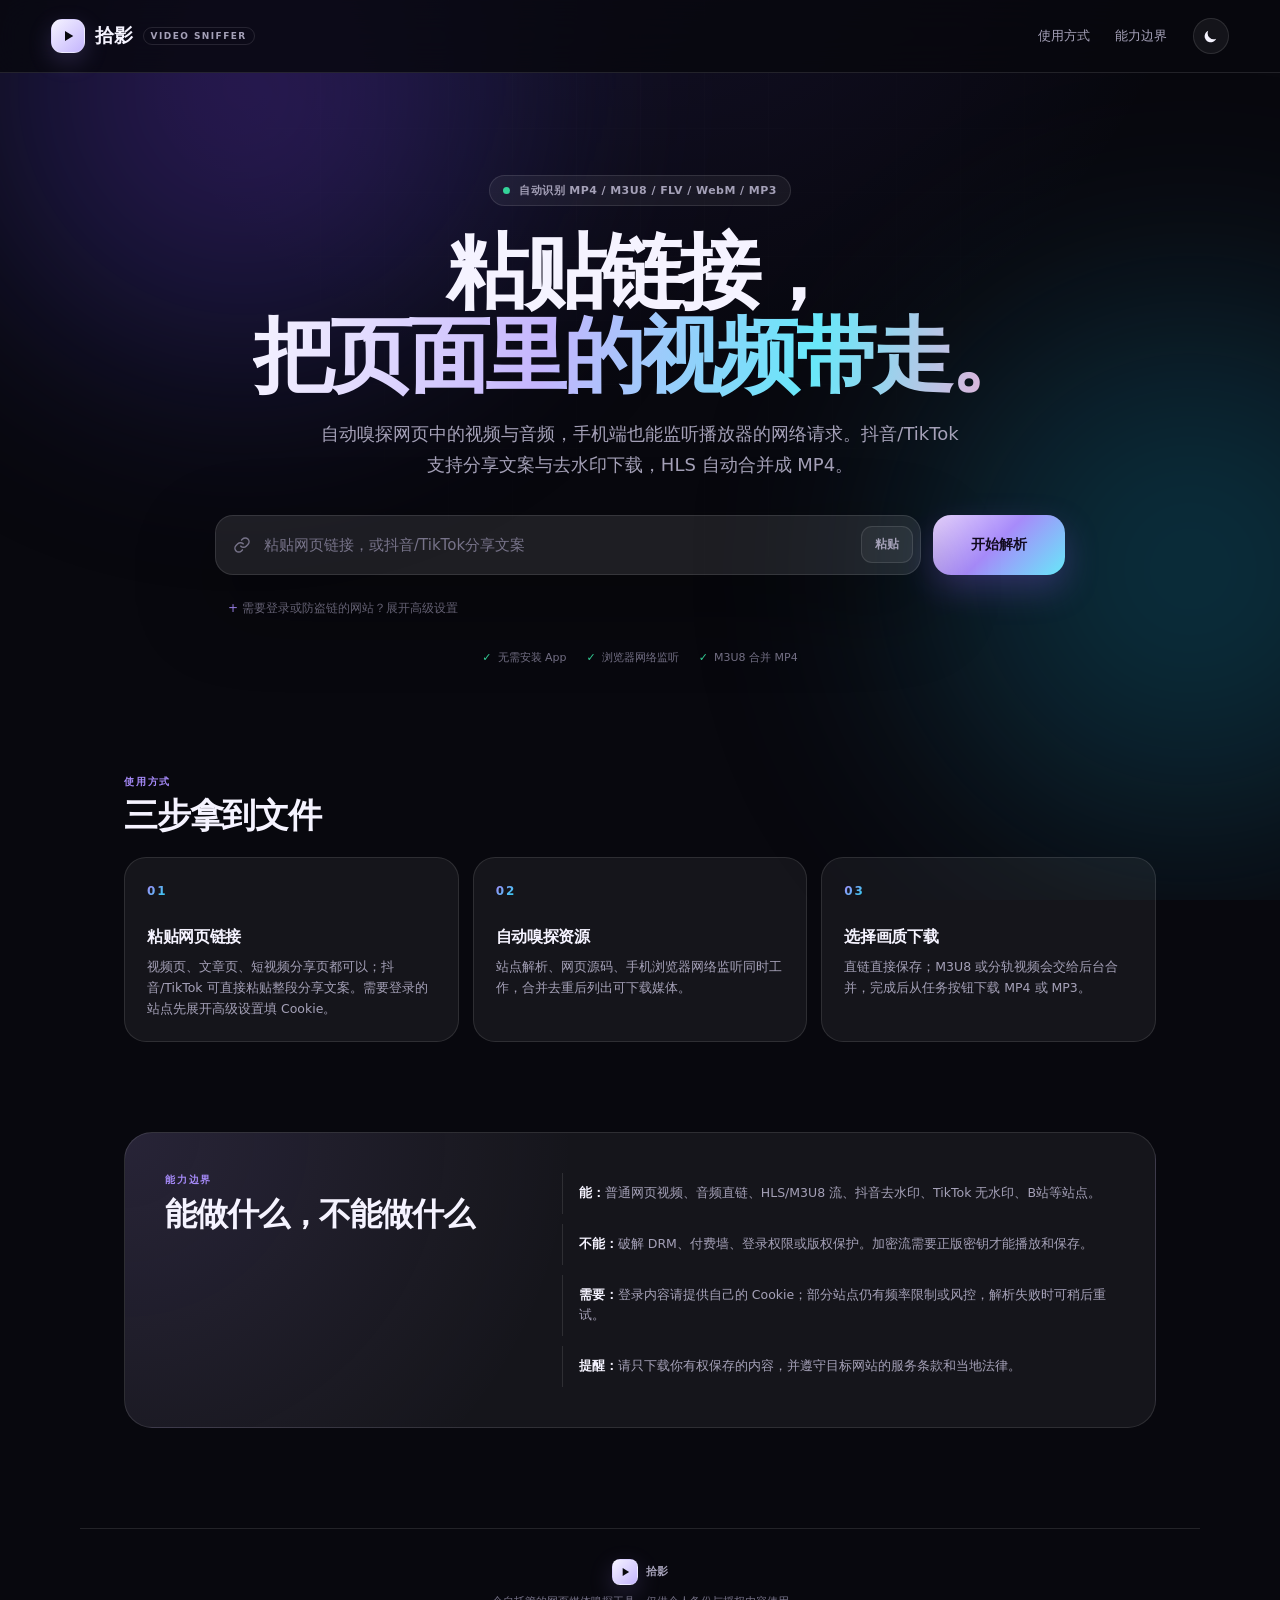
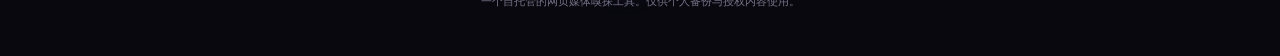
==== static/index.html @ 7898a5d1 "初始提交：网页视频嗅探下载站，支持抖音/TikTok去水印" ====
<!doctype html>
<html lang="zh-CN">
<head>
  <meta charset="utf-8">
  <meta name="viewport" content="width=device-width, initial-scale=1, viewport-fit=cover">
  <meta name="theme-color" content="#08080e">
  <meta name="description" content="粘贴网页链接或抖音/TikTok分享文案，自动嗅探页面中的视频和音频，支持 MP4、M3U8、FLV、WebM、MP3 等格式。">
  <title>拾影 · 网页视频嗅探下载</title>
  <link rel="stylesheet" href="/static/styles.css">
</head>
<body>
  <div class="backdrop" aria-hidden="true">
    <div class="aurora aurora-a"></div>
    <div class="aurora aurora-b"></div>
    <div class="grid-lines"></div>
  </div>

  <header class="topbar">
    <a class="brand" href="/" aria-label="拾影首页">
      <span class="brand-mark">
        <svg viewBox="0 0 24 24" aria-hidden="true"><path d="M8 5.2v13.6L19 12 8 5.2Z" fill="currentColor"/></svg>
      </span>
      <span class="brand-name">拾影</span>
      <span class="brand-tag">VIDEO SNIFFER</span>
    </a>
    <nav class="topnav">
      <a href="#how">使用方式</a>
      <a href="#limits">能力边界</a>
      <button id="theme-btn" class="icon-btn" type="button" aria-label="切换主题" title="切换主题">
        <svg class="icon-moon" viewBox="0 0 24 24" aria-hidden="true"><path d="M20 15.2A8.5 8.5 0 0 1 8.8 4 8.5 8.5 0 1 0 20 15.2Z" fill="currentColor"/></svg>
        <svg class="icon-sun" viewBox="0 0 24 24" aria-hidden="true"><circle cx="12" cy="12" r="4" fill="currentColor"/><path d="M12 2v2M12 20v2M2 12h2M20 12h2M4.9 4.9l1.4 1.4M17.7 17.7l1.4 1.4M19.1 4.9l-1.4 1.4M6.3 17.7l-1.4 1.4" stroke="currentColor" stroke-width="1.8" stroke-linecap="round"/></svg>
      </button>
    </nav>
  </header>

  <main>
    <section class="hero">
      <div class="eyebrow"><span class="pulse-dot"></span> 自动识别 MP4 / M3U8 / FLV / WebM / MP3</div>
      <h1>粘贴链接，<br><span class="gradient-text">把页面里的视频带走。</span></h1>
      <p class="lede">自动嗅探网页中的视频与音频，手机端也能监听播放器的网络请求。抖音/TikTok 支持分享文案与去水印下载，HLS 自动合并成 MP4。</p>

      <form id="parse-form" class="search-form" novalidate>
        <div class="input-wrap">
          <svg class="input-icon" viewBox="0 0 24 24" aria-hidden="true"><path d="M10.6 13.4a4.5 4.5 0 0 0 6.4 0l2.1-2.1a4.5 4.5 0 0 0-6.4-6.4l-1.2 1.2M13.4 10.6a4.5 4.5 0 0 0-6.4 0l-2.1 2.1a4.5 4.5 0 0 0 6.4 6.4l1.2-1.2" fill="none" stroke="currentColor" stroke-width="1.8" stroke-linecap="round"/></svg>
          <input id="url-input" type="text" inputmode="url" autocomplete="off" autocapitalize="off" spellcheck="false" placeholder="粘贴网页链接，或抖音/TikTok分享文案" aria-label="网页链接或分享文案" required>
          <button id="paste-btn" class="paste-btn" type="button">粘贴</button>
        </div>
        <button id="parse-btn" class="parse-btn" type="submit">
          <span class="btn-label">开始解析</span>
          <span class="spinner" hidden></span>
        </button>
      </form>

      <details class="advanced">
        <summary>需要登录或防盗链的网站？展开高级设置</summary>
        <div class="advanced-grid">
          <label>
            <span>Cookie</span>
            <textarea id="cookie-input" rows="3" placeholder="从浏览器开发者工具复制 Cookie，例如：SESSDATA=...; bili_jct=..." spellcheck="false"></textarea>
            <small>只随本次请求发送，不写入服务器磁盘。</small>
          </label>
          <label>
            <span>Referer <em>可选</em></span>
            <input id="referer-input" type="url" placeholder="https://www.example.com/" spellcheck="false">
            <small>部分站点的媒体地址会校验来源页。</small>
          </label>
        </div>
      </details>

      <div id="status-panel" class="status-panel" hidden>
        <span class="status-dot"></span>
        <span id="status-text">正在准备…</span>
      </div>

      <div class="hero-meta">
        <span>无需安装 App</span>
        <span>浏览器网络监听</span>
        <span>M3U8 合并 MP4</span>
      </div>
    </section>

    <section id="results" class="results" hidden aria-live="polite">
      <div class="section-head">
        <div class="result-heading">
          <p class="kicker">解析结果</p>
          <h2 id="result-title">已发现媒体</h2>
          <p id="result-sub" class="muted"></p>
        </div>
        <div id="engine-chips" class="engine-chips"></div>
      </div>
      <div id="result-grid" class="result-grid"></div>
      <details id="warnings" class="warnings" hidden>
        <summary>解析提示 <span id="warning-count"></span></summary>
        <ul id="warning-list"></ul>
      </details>
    </section>

    <section id="history" class="history" hidden>
      <div class="section-head compact">
        <div>
          <p class="kicker">最近解析</p>
          <h2>继续看看</h2>
        </div>
        <button id="clear-history" class="text-btn" type="button">清空</button>
      </div>
      <div id="history-list" class="history-list"></div>
    </section>

    <section id="how" class="steps">
      <div class="section-head compact">
        <div>
          <p class="kicker">使用方式</p>
          <h2>三步拿到文件</h2>
        </div>
      </div>
      <div class="step-grid">
        <article class="step-card">
          <span class="step-no">01</span>
          <h3>粘贴网页链接</h3>
          <p>视频页、文章页、短视频分享页都可以；抖音/TikTok 可直接粘贴整段分享文案。需要登录的站点先展开高级设置填 Cookie。</p>
        </article>
        <article class="step-card">
          <span class="step-no">02</span>
          <h3>自动嗅探资源</h3>
          <p>站点解析、网页源码、手机浏览器网络监听同时工作，合并去重后列出可下载媒体。</p>
        </article>
        <article class="step-card">
          <span class="step-no">03</span>
          <h3>选择画质下载</h3>
          <p>直链直接保存；M3U8 或分轨视频会交给后台合并，完成后从任务按钮下载 MP4 或 MP3。</p>
        </article>
      </div>
    </section>

    <section id="limits" class="limits">
      <div class="limit-card">
        <div>
          <p class="kicker">能力边界</p>
          <h2>能做什么，不能做什么</h2>
        </div>
        <ul class="limit-list">
          <li><strong>能：</strong>普通网页视频、音频直链、HLS/M3U8 流、抖音去水印、TikTok 无水印、B站等站点。</li>
          <li><strong>不能：</strong>破解 DRM、付费墙、登录权限或版权保护。加密流需要正版密钥才能播放和保存。</li>
          <li><strong>需要：</strong>登录内容请提供自己的 Cookie；部分站点仍有频率限制或风控，解析失败时可稍后重试。</li>
          <li><strong>提醒：</strong>请只下载你有权保存的内容，并遵守目标网站的服务条款和当地法律。</li>
        </ul>
      </div>
    </section>
  </main>

  <footer>
    <div class="footer-brand"><span class="brand-mark small"><svg viewBox="0 0 24 24" aria-hidden="true"><path d="M8 5.2v13.6L19 12 8 5.2Z" fill="currentColor"/></svg></span> 拾影</div>
    <p>一个自托管的网页媒体嗅探工具。仅供个人备份与授权内容使用。</p>
  </footer>

  <template id="card-template">
    <article class="media-card">
      <div class="thumb">
        <img alt="" loading="lazy">
        <div class="thumb-fallback" aria-hidden="true">
          <svg viewBox="0 0 24 24"><path d="M8 5.2v13.6L19 12 8 5.2Z" fill="currentColor"/></svg>
        </div>
        <span class="kind-badge"></span>
        <span class="duration-badge"></span>
      </div>
      <div class="card-body">
        <h3 class="card-title"></h3>
        <div class="card-meta"></div>
        <p class="card-note" hidden></p>
        <div class="card-actions">
          <button class="download-btn" type="button">
            <svg viewBox="0 0 24 24" aria-hidden="true"><path d="M12 3v11m0 0 4-4m-4 4-4-4M5 17v2.2c0 .4.4.8.8.8h12.4c.4 0 .8-.4.8-.8V17" fill="none" stroke="currentColor" stroke-width="1.8" stroke-linecap="round" stroke-linejoin="round"/></svg>
            <span class="download-label">下载文件</span>
          </button>
          <button class="copy-btn" type="button">复制链接</button>
        </div>
        <div class="job-progress" hidden>
          <div class="bar"><i></i></div>
          <span class="job-text">准备下载…</span>
        </div>
        <a class="job-file" hidden>文件已生成，点此下载</a>
      </div>
    </article>
  </template>

  <div id="toast" class="toast" role="status" aria-live="polite"></div>
  <script src="/static/app.js" defer></script>
</body>
</html>
---- static/styles.css ----
:root {
  color-scheme: dark;
  --bg: #08080e;
  --bg-soft: #0e0e16;
  --panel: rgba(255, 255, 255, 0.055);
  --panel-strong: rgba(255, 255, 255, 0.09);
  --border: rgba(255, 255, 255, 0.11);
  --border-strong: rgba(255, 255, 255, 0.2);
  --text: #f5f3ff;
  --muted: #a5a1b8;
  --muted-2: #777389;
  --accent: #a78bfa;
  --accent-2: #22d3ee;
  --accent-3: #f472b6;
  --green: #34d399;
  --warn: #fbbf24;
  --danger: #fb7185;
  --shadow: 0 30px 80px rgba(0, 0, 0, 0.4);
  --radius: 22px;
  --radius-sm: 14px;
  --font: "Inter", "SF Pro Display", "PingFang SC", "Microsoft YaHei", system-ui, -apple-system, sans-serif;
}

body[data-theme="light"] {
  color-scheme: light;
  --bg: #f6f4fb;
  --bg-soft: #ffffff;
  --panel: rgba(255, 255, 255, 0.72);
  --panel-strong: rgba(255, 255, 255, 0.92);
  --border: rgba(35, 24, 70, 0.1);
  --border-strong: rgba(35, 24, 70, 0.2);
  --text: #171223;
  --muted: #6b647d;
  --muted-2: #918aa1;
  --shadow: 0 30px 80px rgba(56, 35, 110, 0.14);
}

* { box-sizing: border-box; }

html { scroll-behavior: smooth; }

body {
  margin: 0;
  min-height: 100vh;
  overflow-x: hidden;
  background: var(--bg);
  color: var(--text);
  font-family: var(--font);
  -webkit-font-smoothing: antialiased;
  text-rendering: optimizeLegibility;
}

button, input, textarea { font: inherit; }
button { color: inherit; }
a { color: inherit; }
[hidden] { display: none !important; }

::selection { background: rgba(167, 139, 250, 0.35); }

.backdrop {
  position: fixed;
  inset: 0;
  z-index: -1;
  overflow: hidden;
  pointer-events: none;
  background: radial-gradient(circle at 50% -20%, rgba(120, 88, 255, 0.12), transparent 46%);
}

.aurora {
  position: absolute;
  width: 58vw;
  height: 58vw;
  min-width: 420px;
  min-height: 420px;
  border-radius: 50%;
  filter: blur(90px);
  opacity: 0.34;
  animation: drift 18s ease-in-out infinite alternate;
}

.aurora-a {
  top: -22vw;
  left: -10vw;
  background: radial-gradient(circle, #7c3aed 0%, #312e81 45%, transparent 70%);
}

.aurora-b {
  top: 22vh;
  right: -22vw;
  background: radial-gradient(circle, #0891b2 0%, #164e63 42%, transparent 70%);
  animation-delay: -8s;
}

body[data-theme="light"] .aurora { opacity: 0.16; }

.grid-lines {
  position: absolute;
  inset: 0;
  opacity: 0.14;
  background-image:
    linear-gradient(rgba(255, 255, 255, 0.08) 1px, transparent 1px),
    linear-gradient(90deg, rgba(255, 255, 255, 0.08) 1px, transparent 1px);
  background-size: 64px 64px;
  mask-image: radial-gradient(ellipse at 50% 0%, black, transparent 68%);
}

body[data-theme="light"] .grid-lines {
  opacity: 0.35;
  background-image:
    linear-gradient(rgba(52, 38, 100, 0.08) 1px, transparent 1px),
    linear-gradient(90deg, rgba(52, 38, 100, 0.08) 1px, transparent 1px);
}

@keyframes drift {
  from { transform: translate3d(0, 0, 0) scale(1); }
  to { transform: translate3d(4vw, 3vh, 0) scale(1.08); }
}

.topbar {
  position: sticky;
  top: 0;
  z-index: 40;
  display: flex;
  align-items: center;
  justify-content: space-between;
  gap: 20px;
  width: 100%;
  padding: 18px clamp(18px, 4vw, 52px);
  border-bottom: 1px solid var(--border);
  background: var(--bg);
  background: color-mix(in srgb, var(--bg) 82%, transparent);
  backdrop-filter: blur(20px);
}

.brand {
  display: inline-flex;
  align-items: center;
  gap: 10px;
  text-decoration: none;
  letter-spacing: -0.02em;
}

.brand-mark {
  display: inline-grid;
  place-items: center;
  width: 34px;
  height: 34px;
  border: 1px solid var(--border-strong);
  border-radius: 11px;
  color: var(--bg);
  background: linear-gradient(135deg, #f5f3ff, #c4b5fd);
  box-shadow: 0 8px 24px rgba(167, 139, 250, 0.2);
}

.brand-mark svg { width: 18px; height: 18px; }
.brand-mark.small { width: 26px; height: 26px; border-radius: 8px; }
.brand-mark.small svg { width: 14px; height: 14px; }
.brand-name { font-size: 19px; font-weight: 750; }
.brand-tag {
  padding: 3px 7px;
  border: 1px solid var(--border);
  border-radius: 999px;
  color: var(--muted);
  font-size: 9px;
  font-weight: 700;
  letter-spacing: 0.16em;
}

.topnav { display: flex; align-items: center; gap: clamp(8px, 2vw, 26px); }
.topnav a {
  color: var(--muted);
  font-size: 13px;
  text-decoration: none;
  transition: color 0.2s ease;
}
.topnav a:hover { color: var(--text); }

.icon-btn {
  display: grid;
  place-items: center;
  width: 36px;
  height: 36px;
  border: 1px solid var(--border);
  border-radius: 50%;
  background: var(--panel);
  cursor: pointer;
  transition: background 0.2s ease, border-color 0.2s ease;
}
.icon-btn:hover { background: var(--panel-strong); border-color: var(--border-strong); }
.icon-btn svg { width: 17px; height: 17px; }
.icon-sun { display: none; }
body[data-theme="light"] .icon-moon { display: none; }
body[data-theme="light"] .icon-sun { display: block; }

main { width: min(1120px, 100%); margin: 0 auto; padding: 0 clamp(18px, 4vw, 44px) 80px; }

.hero { padding: clamp(46px, 8vw, 106px) 0 34px; text-align: center; }

.eyebrow {
  display: inline-flex;
  align-items: center;
  gap: 9px;
  padding: 7px 13px;
  border: 1px solid var(--border);
  border-radius: 999px;
  color: var(--muted);
  background: var(--panel);
  font-size: 11px;
  font-weight: 600;
  letter-spacing: 0.04em;
}

.pulse-dot {
  width: 7px;
  height: 7px;
  border-radius: 50%;
  background: var(--green);
  box-shadow: 0 0 0 0 rgba(52, 211, 153, 0.55);
  animation: pulse 2s infinite;
}

@keyframes pulse {
  0% { box-shadow: 0 0 0 0 rgba(52, 211, 153, 0.45); }
  70% { box-shadow: 0 0 0 8px rgba(52, 211, 153, 0); }
  100% { box-shadow: 0 0 0 0 rgba(52, 211, 153, 0); }
}

h1 {
  margin: 24px auto 20px;
  max-width: 900px;
  font-size: clamp(42px, 7.4vw, 82px);
  font-weight: 780;
  line-height: 1.02;
  letter-spacing: -0.055em;
}

.gradient-text {
  color: transparent;
  background: linear-gradient(100deg, #f5f3ff 0%, #c4b5fd 38%, #67e8f9 72%, #f9a8d4 100%);
  background-clip: text;
  -webkit-background-clip: text;
}

body[data-theme="light"] .gradient-text {
  background: linear-gradient(100deg, #2e1065 0%, #7c3aed 40%, #0891b2 72%, #db2777 100%);
  background-clip: text;
  -webkit-background-clip: text;
}

.lede {
  max-width: 660px;
  margin: 0 auto;
  color: var(--muted);
  font-size: clamp(15px, 1.7vw, 18px);
  line-height: 1.75;
}

.search-form {
  display: flex;
  gap: 12px;
  width: min(850px, 100%);
  margin: 34px auto 0;
}

.input-wrap {
  position: relative;
  display: flex;
  flex: 1;
  align-items: center;
  min-width: 0;
  padding: 7px 7px 7px 46px;
  border: 1px solid var(--border);
  border-radius: 18px;
  background: var(--panel-strong);
  box-shadow: var(--shadow);
  transition: border-color 0.2s ease, box-shadow 0.2s ease;
}

.input-wrap:focus-within {
  border-color: rgba(167, 139, 250, 0.6);
  box-shadow: 0 0 0 4px rgba(167, 139, 250, 0.12), var(--shadow);
}

.input-icon {
  position: absolute;
  left: 16px;
  width: 20px;
  height: 20px;
  color: var(--muted-2);
}

.input-wrap input {
  flex: 1;
  min-width: 0;
  height: 44px;
  border: 0;
  outline: 0;
  background: transparent;
  color: var(--text);
  font-size: 15px;
}
.input-wrap input::placeholder { color: var(--muted-2); }

.paste-btn {
  flex: none;
  padding: 9px 13px;
  border: 1px solid var(--border);
  border-radius: 11px;
  background: var(--panel);
  color: var(--muted);
  font-size: 12px;
  font-weight: 650;
  cursor: pointer;
  transition: 0.2s ease;
}
.paste-btn:hover { color: var(--text); border-color: var(--border-strong); }

.parse-btn {
  display: inline-flex;
  align-items: center;
  justify-content: center;
  gap: 9px;
  min-width: 132px;
  padding: 0 22px;
  border: 0;
  border-radius: 18px;
  color: #120b20;
  background: linear-gradient(135deg, #e9d5ff, #a78bfa 48%, #67e8f9);
  box-shadow: 0 14px 34px rgba(139, 92, 246, 0.28);
  font-size: 14px;
  font-weight: 750;
  cursor: pointer;
  transition: transform 0.2s ease, box-shadow 0.2s ease, opacity 0.2s ease;
}
.parse-btn:hover { transform: translateY(-1px); box-shadow: 0 18px 40px rgba(139, 92, 246, 0.36); }
.parse-btn:disabled { opacity: 0.6; cursor: wait; transform: none; }

.spinner {
  width: 15px;
  height: 15px;
  border: 2px solid rgba(18, 11, 32, 0.28);
  border-top-color: #120b20;
  border-radius: 50%;
  animation: spin 0.7s linear infinite;
}

@keyframes spin { to { transform: rotate(360deg); } }

.advanced {
  width: min(850px, 100%);
  margin: 14px auto 0;
  border: 1px solid transparent;
  border-radius: var(--radius-sm);
  text-align: left;
}
.advanced[open] { border-color: var(--border); background: var(--panel); }
.advanced summary {
  padding: 10px 12px;
  color: var(--muted-2);
  font-size: 12px;
  cursor: pointer;
  list-style: none;
}
.advanced summary::-webkit-details-marker { display: none; }
.advanced summary::before { content: "+ "; color: var(--accent); }
.advanced[open] summary::before { content: "− "; }
.advanced-grid {
  display: grid;
  grid-template-columns: 1.4fr 1fr;
  gap: 14px;
  padding: 4px 14px 16px;
}
.advanced label { display: grid; gap: 7px; color: var(--muted); font-size: 12px; }
.advanced label span { font-weight: 650; }
.advanced label em { color: var(--muted-2); font-style: normal; font-weight: 400; }
.advanced textarea, .advanced input {
  width: 100%;
  border: 1px solid var(--border);
  border-radius: 11px;
  outline: 0;
  background: rgba(0, 0, 0, 0.12);
  color: var(--text);
  font-size: 12px;
  line-height: 1.55;
  padding: 10px 11px;
  resize: vertical;
}
.advanced textarea:focus, .advanced input:focus { border-color: rgba(167, 139, 250, 0.5); }
.advanced small { color: var(--muted-2); font-size: 10.5px; line-height: 1.5; }

.status-panel {
  display: flex;
  align-items: center;
  justify-content: center;
  gap: 10px;
  width: min(850px, 100%);
  margin: 18px auto 0;
  padding: 12px 16px;
  border: 1px solid var(--border);
  border-radius: 14px;
  background: var(--panel);
  color: var(--muted);
  font-size: 13px;
  text-align: left;
}
.status-panel.error { border-color: rgba(251, 113, 133, 0.32); color: #fecdd3; background: rgba(251, 113, 133, 0.08); }
.status-dot {
  flex: none;
  width: 8px;
  height: 8px;
  border-radius: 50%;
  background: var(--accent);
  box-shadow: 0 0 14px var(--accent);
  animation: pulse 1.6s infinite;
}
.status-panel.error .status-dot { background: var(--danger); box-shadow: 0 0 14px var(--danger); animation: none; }

.hero-meta {
  display: flex;
  flex-wrap: wrap;
  justify-content: center;
  gap: 8px 20px;
  margin-top: 22px;
  color: var(--muted-2);
  font-size: 11px;
}
.hero-meta span::before { content: "✓"; margin-right: 6px; color: var(--green); }
.section-head {
  display: flex;
  align-items: flex-end;
  justify-content: space-between;
  gap: 18px;
  margin-bottom: 18px;
}
.section-head.compact { align-items: center; }
.section-head h2 { margin: 4px 0 0; font-size: clamp(22px, 3vw, 34px); letter-spacing: -0.035em; }
.kicker {
  margin: 0;
  color: var(--accent);
  font-size: 10px;
  font-weight: 750;
  letter-spacing: 0.18em;
  text-transform: uppercase;
}
.muted { margin: 8px 0 0; color: var(--muted); font-size: 13px; }

.results { padding: 26px 0 12px; scroll-margin-top: 92px; }
.result-heading { min-width: 0; }
.result-heading h2 { overflow-wrap: anywhere; }
.engine-chips { display: flex; flex-wrap: wrap; justify-content: flex-end; gap: 6px; }
.engine-chip {
  padding: 5px 9px;
  border: 1px solid var(--border);
  border-radius: 999px;
  color: var(--muted);
  background: var(--panel);
  font-size: 10px;
  white-space: nowrap;
}
.engine-chip.ok { color: #a7f3d0; border-color: rgba(52, 211, 153, 0.24); background: rgba(52, 211, 153, 0.07); }
.engine-chip.error { color: #fecdd3; border-color: rgba(251, 113, 133, 0.24); background: rgba(251, 113, 133, 0.07); }
.engine-chip.disabled { opacity: 0.55; }
body[data-theme="light"] .engine-chip.ok { color: #047857; }
body[data-theme="light"] .engine-chip.error { color: #be123c; }

.result-grid {
  display: grid;
  grid-template-columns: repeat(auto-fill, minmax(280px, 1fr));
  gap: 16px;
}

.media-card {
  display: flex;
  flex-direction: column;
  min-width: 0;
  overflow: hidden;
  border: 1px solid var(--border);
  border-radius: var(--radius);
  background: var(--panel);
  box-shadow: 0 18px 50px rgba(0, 0, 0, 0.14);
  transition: transform 0.22s ease, border-color 0.22s ease, background 0.22s ease;
}
.media-card:hover { transform: translateY(-3px); border-color: var(--border-strong); background: var(--panel-strong); }

.thumb {
  position: relative;
  aspect-ratio: 16 / 9;
  overflow: hidden;
  background:
    radial-gradient(circle at 20% 20%, rgba(167, 139, 250, 0.4), transparent 42%),
    radial-gradient(circle at 80% 80%, rgba(34, 211, 238, 0.25), transparent 46%),
    #14121f;
}
.thumb img { position: relative; z-index: 1; width: 100%; height: 100%; object-fit: cover; display: block; }
.thumb img:not([src]), .thumb img[src=""] { display: none; }
.thumb-fallback {
  position: absolute;
  z-index: 0;
  inset: 0;
  display: grid;
  place-items: center;
  color: rgba(255, 255, 255, 0.72);
}
.thumb-fallback svg { width: 42px; height: 42px; filter: drop-shadow(0 8px 24px rgba(0, 0, 0, 0.35)); }

.kind-badge, .duration-badge {
  position: absolute;
  z-index: 2;
  bottom: 10px;
  padding: 4px 8px;
  border: 1px solid rgba(255, 255, 255, 0.18);
  border-radius: 7px;
  color: #fff;
  background: rgba(8, 8, 14, 0.72);
  backdrop-filter: blur(8px);
  font-size: 10px;
  font-weight: 700;
  letter-spacing: 0.03em;
}
.kind-badge { left: 10px; }
.kind-badge.audio { color: #cffafe; border-color: rgba(34, 211, 238, 0.35); }
.kind-badge.hls { color: #fef3c7; border-color: rgba(251, 191, 36, 0.35); }
.duration-badge { right: 10px; display: none; font-weight: 600; }
.duration-badge.show { display: block; }

.card-body { display: flex; flex: 1; flex-direction: column; gap: 9px; padding: 15px; }
.card-title {
  display: -webkit-box;
  margin: 0;
  overflow: hidden;
  font-size: 14.5px;
  font-weight: 690;
  line-height: 1.45;
  letter-spacing: -0.015em;
  overflow-wrap: anywhere;
  -webkit-box-orient: vertical;
  -webkit-line-clamp: 2;
}
.card-meta { display: flex; flex-wrap: wrap; gap: 5px; }
.meta-chip {
  padding: 3px 7px;
  border: 1px solid var(--border);
  border-radius: 6px;
  color: var(--muted);
  background: rgba(255, 255, 255, 0.025);
  font-size: 10px;
  line-height: 1.4;
}
.meta-chip.quality { color: var(--text); border-color: rgba(167, 139, 250, 0.28); background: rgba(167, 139, 250, 0.08); }
.card-note { margin: 0; color: var(--muted-2); font-size: 10.5px; line-height: 1.5; }
.card-actions { display: flex; gap: 8px; margin-top: auto; padding-top: 4px; }

.download-btn, .copy-btn {
  min-height: 38px;
  border-radius: 11px;
  font-size: 12px;
  font-weight: 700;
  cursor: pointer;
  transition: 0.2s ease;
}
.download-btn {
  display: inline-flex;
  flex: 1;
  align-items: center;
  justify-content: center;
  gap: 7px;
  padding: 0 13px;
  border: 0;
  color: #130c22;
  background: linear-gradient(135deg, #e9d5ff, #a78bfa 55%, #67e8f9);
  box-shadow: 0 10px 24px rgba(139, 92, 246, 0.2);
}
.download-btn svg { width: 16px; height: 16px; }
.download-btn:hover { filter: brightness(1.06); transform: translateY(-1px); }
.download-btn:disabled { opacity: 0.55; cursor: wait; transform: none; }
.copy-btn {
  flex: none;
  padding: 0 11px;
  border: 1px solid var(--border);
  background: var(--panel);
  color: var(--muted);
}
.copy-btn:hover { color: var(--text); border-color: var(--border-strong); }

.job-progress { display: grid; gap: 5px; margin-top: 2px; }
.job-progress .bar { height: 4px; overflow: hidden; border-radius: 999px; background: rgba(255, 255, 255, 0.09); }
.job-progress .bar i { display: block; width: 0; height: 100%; border-radius: inherit; background: linear-gradient(90deg, var(--accent), var(--accent-2)); transition: width 0.35s ease; }
.job-text { color: var(--muted-2); font-size: 10px; }
.job-file {
  display: inline-flex;
  align-items: center;
  justify-content: center;
  min-height: 34px;
  border: 1px solid rgba(52, 211, 153, 0.35);
  border-radius: 10px;
  color: #a7f3d0;
  background: rgba(52, 211, 153, 0.08);
  font-size: 11.5px;
  overflow-wrap: anywhere;
  font-weight: 700;
  text-decoration: none;
}
body[data-theme="light"] .job-file { color: #047857; }

.warnings {
  margin-top: 16px;
  padding: 12px 15px;
  border: 1px solid var(--border);
  border-radius: 14px;
  background: var(--panel);
  color: var(--muted);
  font-size: 12px;
}
.warnings summary { cursor: pointer; color: var(--warn); font-weight: 650; }
.warnings ul { display: grid; gap: 6px; margin: 10px 0 0; padding-left: 18px; line-height: 1.6; }

.history { padding: 40px 0 8px; scroll-margin-top: 92px; }
.history-list { display: flex; flex-wrap: wrap; gap: 8px; }
.history-chip {
  display: inline-flex;
  align-items: center;
  gap: 8px;
  max-width: 100%;
  padding: 9px 12px;
  border: 1px solid var(--border);
  border-radius: 12px;
  background: var(--panel);
  color: var(--muted);
  font-size: 12px;
  cursor: pointer;
  transition: 0.2s ease;
}
.history-chip:hover { color: var(--text); border-color: var(--border-strong); background: var(--panel-strong); }
.history-chip span { max-width: 260px; overflow: hidden; text-overflow: ellipsis; white-space: nowrap; }
.history-chip small { color: var(--muted-2); font-size: 9px; }
.text-btn { border: 0; background: transparent; color: var(--muted-2); font-size: 11px; cursor: pointer; }
.text-btn:hover { color: var(--text); }

.steps { padding: 76px 0 20px; scroll-margin-top: 92px; }
.step-grid { display: grid; grid-template-columns: repeat(3, 1fr); gap: 14px; }
.step-card {
  position: relative;
  min-height: 180px;
  padding: 22px;
  overflow: hidden;
  border: 1px solid var(--border);
  border-radius: var(--radius);
  background: var(--panel);
}
.step-no {
  color: transparent;
  background: linear-gradient(135deg, var(--accent), var(--accent-2));
  background-clip: text;
  -webkit-background-clip: text;
  font-size: 12px;
  font-weight: 800;
  letter-spacing: 0.16em;
}
.step-card h3 { margin: 28px 0 8px; font-size: 16px; letter-spacing: -0.02em; }
.step-card p { margin: 0; color: var(--muted); font-size: 12.5px; line-height: 1.7; }

.limits { padding: 70px 0 20px; scroll-margin-top: 92px; }
.limit-card {
  display: grid;
  grid-template-columns: 0.8fr 1.2fr;
  gap: 28px;
  padding: clamp(22px, 4vw, 40px);
  border: 1px solid var(--border);
  border-radius: calc(var(--radius) + 6px);
  background:
    radial-gradient(circle at 0% 0%, rgba(167, 139, 250, 0.13), transparent 42%),
    var(--panel);
}
.limit-card h2 { margin: 6px 0 0; font-size: clamp(22px, 3vw, 32px); letter-spacing: -0.035em; }
.limit-list { display: grid; gap: 10px; margin: 0; padding: 0; list-style: none; }
.limit-list li { padding: 10px 0 10px 16px; border-left: 1px solid var(--border); color: var(--muted); font-size: 12.5px; line-height: 1.65; }
.limit-list strong { color: var(--text); }

footer {
  width: min(1120px, 100%);
  margin: 0 auto;
  padding: 30px clamp(18px, 4vw, 44px) 46px;
  border-top: 1px solid var(--border);
  color: var(--muted-2);
  font-size: 11px;
  text-align: center;
}
.footer-brand { display: inline-flex; align-items: center; gap: 8px; margin-bottom: 8px; color: var(--muted); font-weight: 700; }
footer p { margin: 0; line-height: 1.6; }

.toast {
  position: fixed;
  left: 50%;
  bottom: 26px;
  z-index: 80;
  max-width: min(420px, calc(100vw - 36px));
  padding: 11px 16px;
  border: 1px solid var(--border-strong);
  border-radius: 12px;
  background: var(--panel-strong);
  color: var(--text);
  box-shadow: var(--shadow);
  font-size: 12px;
  opacity: 0;
  transform: translate(-50%, 16px);
  pointer-events: none;
  transition: opacity 0.24s ease, transform 0.24s ease;
  backdrop-filter: blur(18px);
}
.toast.show { opacity: 1; transform: translate(-50%, 0); }

@media (max-width: 760px) {
  .topnav a { display: none; }
  .brand-tag { display: none; }
  .hero { padding-top: 42px; }
  .search-form { flex-direction: column; }
  .parse-btn { min-height: 48px; }
  .advanced-grid { grid-template-columns: 1fr; }
  .section-head { align-items: flex-start; flex-direction: column; }
  .engine-chips { justify-content: flex-start; }
  .result-grid { grid-template-columns: 1fr; }
  .step-grid { grid-template-columns: 1fr; }
  .step-card { min-height: 0; }
  .limit-card { grid-template-columns: 1fr; gap: 18px; }
  .history-chip span { max-width: 180px; }
}

@media (max-width: 420px) {
  .input-wrap { padding-left: 42px; }
  .input-wrap input { font-size: 14px; }
  .paste-btn { padding: 8px 10px; }
  .hero-meta { gap: 7px 14px; }
}

@media (prefers-reduced-motion: reduce) {
  *, *::before, *::after { scroll-behavior: auto !important; animation-duration: 0.001ms !important; animation-iteration-count: 1 !important; transition-duration: 0.001ms !important; }
}
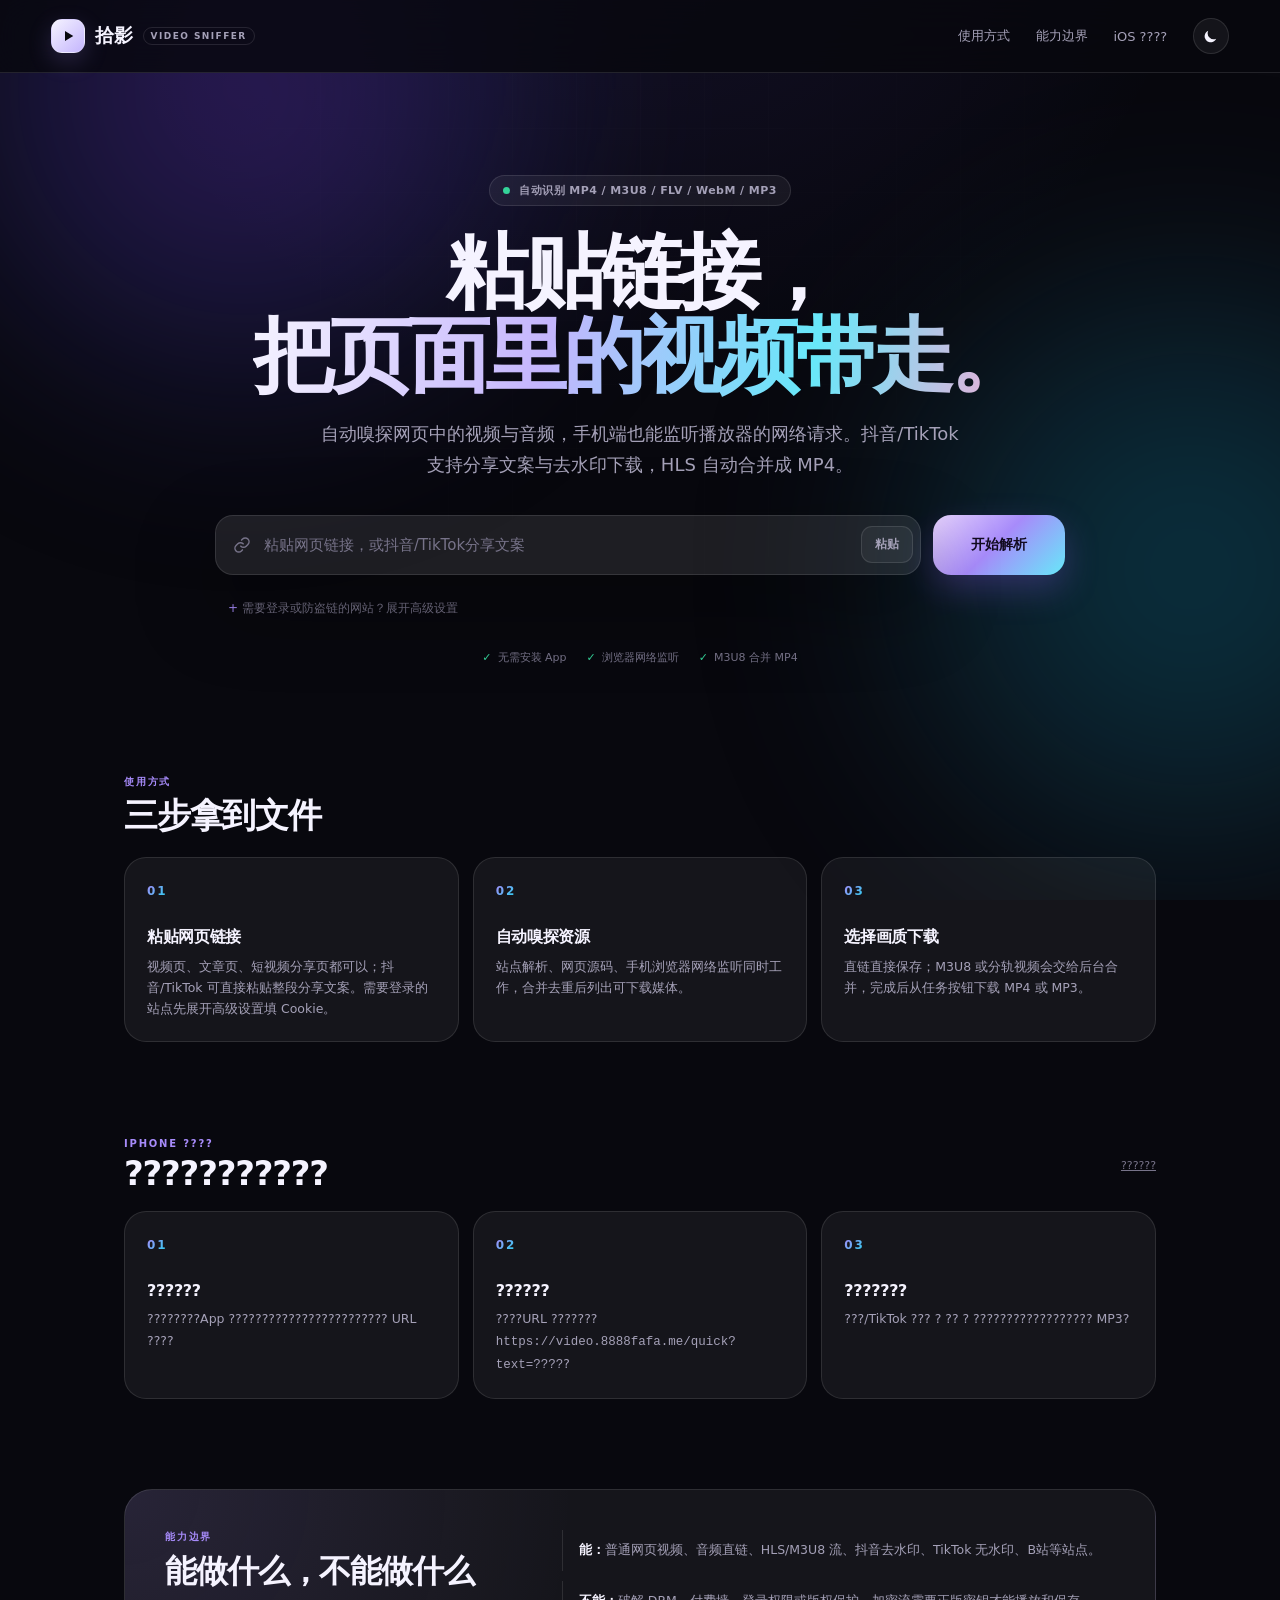
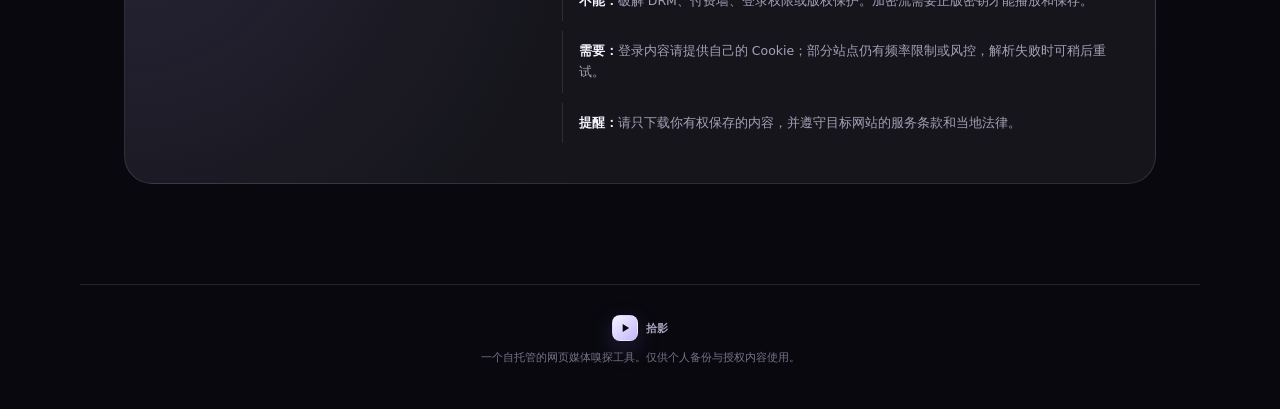
==== commit a7ba08af: "新增 iOS 快捷指令秒解析页与首页入口" ====
--- a/static/index.html
+++ b/static/index.html
@@ -26,6 +26,7 @@
     <nav class="topnav">
       <a href="#how">使用方式</a>
       <a href="#limits">能力边界</a>
+      <a href="#ios">iOS ????</a>
       <button id="theme-btn" class="icon-btn" type="button" aria-label="切换主题" title="切换主题">
         <svg class="icon-moon" viewBox="0 0 24 24" aria-hidden="true"><path d="M20 15.2A8.5 8.5 0 0 1 8.8 4 8.5 8.5 0 1 0 20 15.2Z" fill="currentColor"/></svg>
         <svg class="icon-sun" viewBox="0 0 24 24" aria-hidden="true"><circle cx="12" cy="12" r="4" fill="currentColor"/><path d="M12 2v2M12 20v2M2 12h2M20 12h2M4.9 4.9l1.4 1.4M17.7 17.7l1.4 1.4M19.1 4.9l-1.4 1.4M6.3 17.7l-1.4 1.4" stroke="currentColor" stroke-width="1.8" stroke-linecap="round"/></svg>
@@ -132,6 +133,33 @@
       </div>
     </section>
 
+    <section id="ios" class="steps">
+      <div class="section-head compact">
+        <div>
+          <p class="kicker">iPhone ????</p>
+          <h2>???????????</h2>
+        </div>
+        <a class="text-btn" href="/quick">??????</a>
+      </div>
+      <div class="step-grid">
+        <article class="step-card">
+          <span class="step-no">01</span>
+          <h3>??????</h3>
+          <p>????????App ???????????????????????? URL ????</p>
+        </article>
+        <article class="step-card">
+          <span class="step-no">02</span>
+          <h3>??????</h3>
+          <p>????URL ??????? <code>https://video.8888fafa.me/quick?text=????</code>?</p>
+        </article>
+        <article class="step-card">
+          <span class="step-no">03</span>
+          <h3>???????</h3>
+          <p>???/TikTok ??? ? ?? ? ?????????????????? MP3?</p>
+        </article>
+      </div>
+    </section>
+
     <section id="limits" class="limits">
       <div class="limit-card">
         <div>
--- a/static/styles.css
+++ b/static/styles.css
@@ -734,4 +734,34 @@
 
 @media (prefers-reduced-motion: reduce) {
   *, *::before, *::after { scroll-behavior: auto !important; animation-duration: 0.001ms !important; animation-iteration-count: 1 !important; transition-duration: 0.001ms !important; }
-}+}
+
+/* iOS quick page */
+.quick-main { width: min(820px, calc(100% - 36px)); margin: 0 auto; padding: 0 0 60px; }
+.quick-hero { padding: 56px 0 10px; text-align: center; }
+.quick-hero h1 { margin: 10px 0 0; font-size: clamp(34px, 6vw, 54px); line-height: 1.1; letter-spacing: -0.04em; }
+.quick-hero .lede { max-width: 620px; margin-left: auto; margin-right: auto; }
+.quick-card { margin-top: 22px; padding: 18px; border: 1px solid var(--border); border-radius: var(--radius); background: var(--panel); text-align: left; backdrop-filter: blur(18px); }
+.quick-card textarea { width: 100%; min-height: 112px; border: 1px solid var(--border); border-radius: 14px; outline: 0; background: rgba(0, 0, 0, 0.18); color: var(--text); padding: 14px; font-size: 14px; line-height: 1.6; resize: vertical; }
+.quick-card textarea:focus { border-color: rgba(167, 139, 250, 0.5); }
+body[data-theme="light"] .quick-card textarea { background: rgba(255, 255, 255, 0.7); }
+.quick-actions { display: flex; flex-wrap: wrap; align-items: center; gap: 12px; margin-top: 14px; }
+.quick-results { padding: 34px 0 10px; }
+.quick-list { display: grid; gap: 12px; }
+.quick-item { padding: 16px 18px; border: 1px solid var(--border); border-radius: var(--radius-sm); background: var(--panel); }
+.quick-item h3 { margin: 0; font-size: 14px; line-height: 1.45; overflow-wrap: anywhere; }
+.quick-item-meta { margin: 6px 0 0; color: var(--muted); font-size: 12px; }
+.quick-item .quick-actions { margin-top: 12px; }
+.quick-progress { color: var(--muted); font-size: 12px; }
+.quick-help { padding: 48px 0 10px; }
+.quick-steps { margin: 18px 0 0; padding-left: 22px; color: var(--muted); font-size: 13px; line-height: 1.9; }
+.quick-steps strong { color: var(--text); }
+.quick-steps code { color: var(--accent-2); font-size: 12px; overflow-wrap: anywhere; }
+.quick-note { color: var(--muted-2); font-size: 12px; line-height: 1.7; margin-top: 14px; }
+.quick-dl { min-height: 38px; padding: 0 16px; font-size: 12.5px; border-radius: 12px; }
+a.quick-link { text-decoration: none; display: inline-flex; align-items: center; justify-content: center; min-height: 40px; }
+@media (max-width: 760px) {
+  .quick-main { width: calc(100% - 28px); }
+  .quick-hero { padding-top: 36px; }
+  .quick-card { padding: 14px; }
+}
